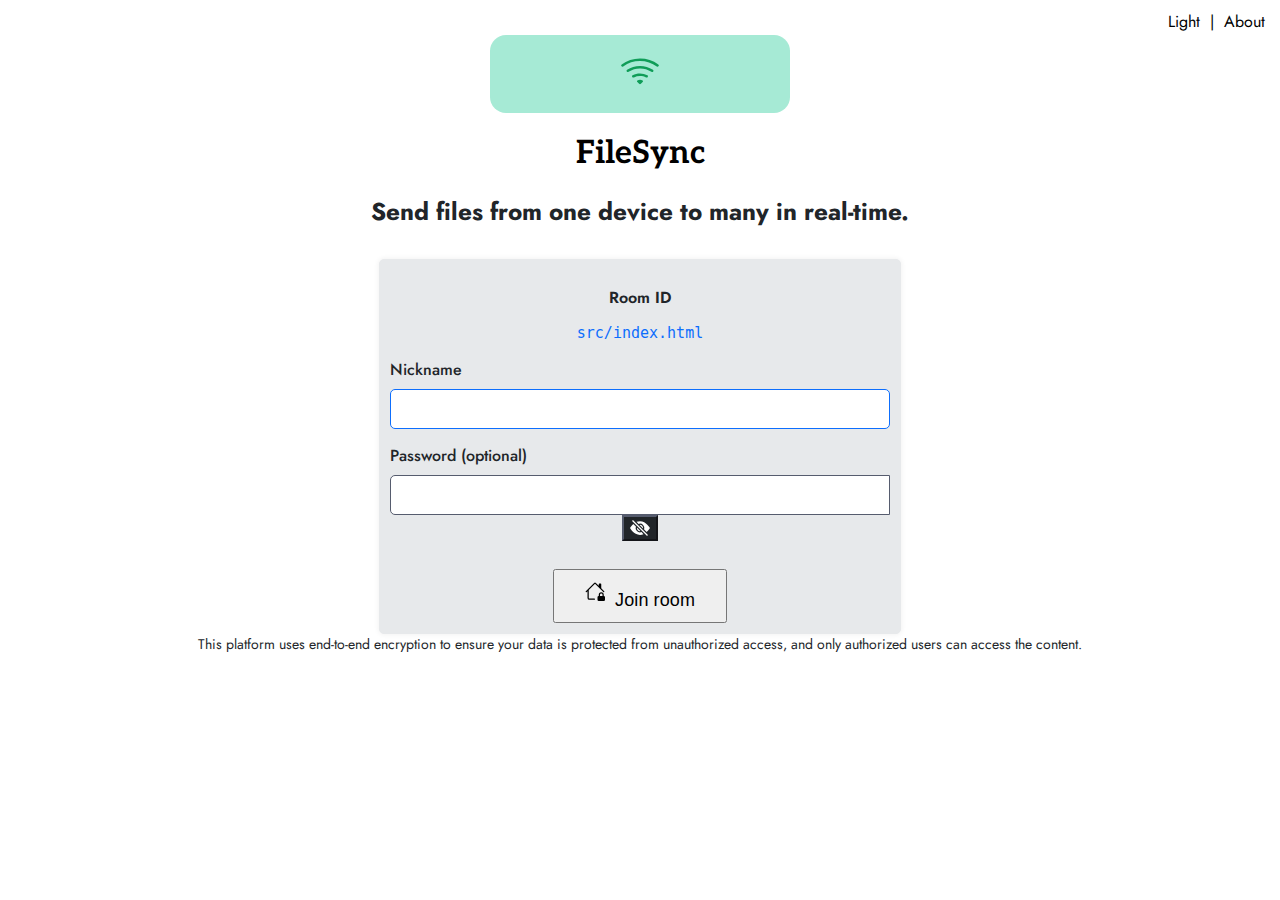
==== src/index.html @ 572e0669 "Improved the title font" ====
<!DOCTYPE html>
<html>
  <head>
    <title>FileSync.app | Send files securely in real-time.</title>
    <meta name="description" content="Send files securely from one device to many in real-time.">
    <meta charset="UTF-8">
    <link href="https://cdn.jsdelivr.net/npm/bootstrap@5.3.0/dist/css/bootstrap.min.css" rel="stylesheet" integrity="sha384-9ndCyUaIbzAi2FUVXJi0CjmCapSmO7SnpJef0486qhLnuZ2cdeRhO02iuK6FUUVM" crossorigin="anonymous">
    <link rel="icon" type="image/png" href="assets/icon.png">
    <link rel="apple-touch-icon" href="assets/icon-apple.png">
    <meta name="viewport" content="width=device-width, initial-scale=1.0">
    <link href='https://fonts.googleapis.com/css?family=Jost|Aleo' rel='stylesheet'>
    <link rel="stylesheet" href="css/style.css">
    <script>
      if (window.localStorage.getItem('mode') == 'dark') {
        document.documentElement.classList.remove("light")
        document.documentElement.classList.add("dark")
        document.documentElement.setAttribute('data-bs-theme', 'dark')
      }
    </script>
  </head>
  <body>
    <div class="header">
      <span id="theme-text" rel="preload" onclick="themeClick()" style="cursor:pointer">Light</span>
      <span style="padding-left: 5px; padding-right: 5px;">|</span>
      <span id="about-text" rel="preload" onclick="aboutClick()" style="cursor:pointer">About</span>
    </div>
    <div class="master-div" style="padding-top:3vh">
      <div class="col-lg-7 mx-auto p-4" style="width:100%;">
        <div onclick="window.location.href = '/'" class="head" style="cursor: pointer">
          <div class="icon d-inline-block mb-3">
            <svg xmlns="http://www.w3.org/2000/svg" width="40" height="40" fill="currentColor" class="bi bi-wifi" viewBox="0 0 16 16">
              <path d="M15.384 6.115a.485.485 0 0 0-.047-.736A12.444 12.444 0 0 0 8 3C5.259 3 2.723 3.882.663 5.379a.485.485 0 0 0-.048.736.518.518 0 0 0 .668.05A11.448 11.448 0 0 1 8 4c2.507 0 4.827.802 6.716 2.164.205.148.49.13.668-.049z"/>
              <path d="M13.229 8.271a.482.482 0 0 0-.063-.745A9.455 9.455 0 0 0 8 6c-1.905 0-3.68.56-5.166 1.526a.48.48 0 0 0-.063.745.525.525 0 0 0 .652.065A8.46 8.46 0 0 1 8 7a8.46 8.46 0 0 1 4.576 1.336c.206.132.48.108.653-.065zm-2.183 2.183c.226-.226.185-.605-.1-.75A6.473 6.473 0 0 0 8 9c-1.06 0-2.062.254-2.946.704-.285.145-.326.524-.1.75l.015.015c.16.16.407.19.611.09A5.478 5.478 0 0 1 8 10c.868 0 1.69.201 2.42.56.203.1.45.07.61-.091l.016-.015zM9.06 12.44c.196-.196.198-.52-.04-.66A1.99 1.99 0 0 0 8 11.5a1.99 1.99 0 0 0-1.02.28c-.238.14-.236.464-.04.66l.706.706a.5.5 0 0 0 .707 0l.707-.707z"/>
            </svg>
          </div>
          <h1 class="display-5 mb-4 fw-semibold lh-sm" style="font-family: Aleo">FileSync</h1>
        </div>
        <h2 class="fw-normal" style="margin:0; font-size: calc(1.2rem + 0.4vw)">Send files from one device to many in real-time.</h2>

        <div id="about" class="p-4 box" style="margin-top:30px; display: none;">
          <p style="font-size: 1.4rem; margin:0">About</p>
          <p style="font-size: 1rem; margin-top:10px">Designed to work on any device, anywhere!</p>
          <hr>
          <p style="text-align: justify; text-justify: inter-word;">FileSync.app is a file sharing web app that allows users to transfer files between multiple devices.</p>
          <p style="text-align: justify; text-justify: inter-word;">This solution simplifies file sharing by utilizing the internet's capabilities. No account creation or signups are required. It enables both one-to-one and many-to-many file transfers, works across various networks and devices, and requires no app installation.</p>
          <p style="text-align: justify; text-justify: inter-word;">FileSync uses <a href="https://github.com/peers/peerjs" target="_blank" style="text-decoration: none;">PeerJS</a> (a WebRTC wrapper) to transfer files between multiple devices. Files shared are peer-to-peer, which means there is direct file transfer between the sender and receiver without any intermediate server. Your files remain private and secure throughout the entire transfer process.</p>
          <p style="text-align: justify; text-justify: inter-word;">Do note that a <a href="https://github.com/peers/peerjs-server" target="_blank" style="text-decoration: none;">PeerJS server</a> is used to assist in the initial connection setup, ensuring all users can establish peer-to-peer connections effectively. Once the connections are established, the server steps back, allowing the direct transfer of files between the sender and the receiver. At no point during this process does the server have access to the file contents. It solely facilitates the connection between users without compromising the privacy or security of the files being shared.</p>
          <p style="font-size: 1.2rem; margin:0; margin-top:30px; margin-bottom:20px; text-align:left; font-weight: 600;">
            <svg xmlns="http://www.w3.org/2000/svg" width="20" height="20" fill="#0d6efd" class="bi bi-plus-lg" viewBox="0 0 16 16" style="margin-bottom: 5px;">
              <path fill-rule="evenodd" d="M8 2a.5.5 0 0 1 .5.5v5h5a.5.5 0 0 1 0 1h-5v5a.5.5 0 0 1-1 0v-5h-5a.5.5 0 0 1 0-1h5v-5A.5.5 0 0 1 8 2Z"/>
            </svg>  
            Create a room
          </p>
          <p style="text-align: justify; text-justify: inter-word;">A room is a collection of users among which you want to send/receive files. Rooms can be thought of as group chats in messaging apps. Each user in a room must have a unique name for them to correctly join the room. After the room is created, wait for other users to join.</p>
          <p style="font-size: 1.2rem; margin:0; margin-top:30px; margin-bottom:20px; text-align:left; font-weight: 600;">
            <svg xmlns="http://www.w3.org/2000/svg" width="20" height="20" fill="orange" class="bi bi-lightning-charge" viewBox="0 0 16 16" style="margin-bottom:5px">
              <path d="M11.251.068a.5.5 0 0 1 .227.58L9.677 6.5H13a.5.5 0 0 1 .364.843l-8 8.5a.5.5 0 0 1-.842-.49L6.323 9.5H3a.5.5 0 0 1-.364-.843l8-8.5a.5.5 0 0 1 .615-.09zM4.157 8.5H7a.5.5 0 0 1 .478.647L6.11 13.59l5.732-6.09H9a.5.5 0 0 1-.478-.647L9.89 2.41 4.157 8.5z"/>
            </svg>
            Send a file
          </p>
          <p style="text-align: justify; text-justify: inter-word;">Sending files never has been so easy. Just click on the 'Send File' button at the bottom right and choose the files that you want to send. Once the files are selected, they will be automatically shared with all other users in that room.</p>
          <p style="text-align: justify; text-justify: inter-word;">Please note that if the sender of a file leaves the room, any ongoing file transfers will be automatically cancelled, ensuring that no recipient receives an incomplete file. This is because your files are not stored on any server and are transferred in real-time when you are online.</p>

          <p style="text-align:left; text-align: justify; text-justify: inter-word; margin-top:30px; margin-bottom:10px">Released under the MIT License.</p>
          <p style="text-align:left; text-align: justify; text-justify: inter-word; margin:0"><a href="https://github.com/polius/filesync" target="_blank" style="text-decoration:none;">https://github.com/polius/filesync</a></p>
        </div>

        <div id="home" class="p-4 box" style="margin-top:30px; display: block">
          <div id="home-room" style="display: none">
            <p style="font-weight: 600; margin-bottom:10px">Room ID</p>
            <p id="home-room-id" style="color: var(--color-url); font-size: 15px; font-family: Consolas,monaco,monospace; word-wrap: break-word"></p>
          </div>

          <p style="text-align: left; margin-bottom:8px; font-weight:500">Nickname</p>
          <input id="nickname" class="form-control" autocomplete="off" onkeypress="if (event.keyCode === 13) { homeButtonClick() }">
          <p style="text-align: left; margin-top:15px; margin-bottom:8px; font-weight:500">Password (optional)</p>
          <div class="input-group">
            <input class="form-control" id="password" type="password" autocomplete="off" onkeypress="if (event.keyCode === 13) { homeButtonClick() }" style="border-top-right-radius:0!important; border-bottom-right-radius:0!important">
            <button onclick="togglePasswordVisibility()" class="btn" type="button" style="background-color: #212529; color:#fff; border-color: rgb(86, 92, 110); margin-left:-1px; border-top-left-radius: 0; border-bottom-left-radius: 0">
              <svg id="password-button-hide" xmlns="http://www.w3.org/2000/svg" width="20" height="20" fill="currentColor" class="bi bi-eye-slash-fill" viewBox="0 0 16 16" style="margin-bottom:0px!important; display:block;">
                <path d="m10.79 12.912-1.614-1.615a3.5 3.5 0 0 1-4.474-4.474l-2.06-2.06C.938 6.278 0 8 0 8s3 5.5 8 5.5a7.029 7.029 0 0 0 2.79-.588zM5.21 3.088A7.028 7.028 0 0 1 8 2.5c5 0 8 5.5 8 5.5s-.939 1.721-2.641 3.238l-2.062-2.062a3.5 3.5 0 0 0-4.474-4.474L5.21 3.089z"/>
                <path d="M5.525 7.646a2.5 2.5 0 0 0 2.829 2.829l-2.83-2.829zm4.95.708-2.829-2.83a2.5 2.5 0 0 1 2.829 2.829zm3.171 6-12-12 .708-.708 12 12-.708.708z"/>
              </svg>
              <svg id="password-button-show" xmlns="http://www.w3.org/2000/svg" width="20" height="20" fill="currentColor" class="bi bi-eye-fill" viewBox="0 0 16 16" style="margin-bottom:0px!important; display:none">
                <path d="M10.5 8a2.5 2.5 0 1 1-5 0 2.5 2.5 0 0 1 5 0z"/>
                <path d="M0 8s3-5.5 8-5.5S16 8 16 8s-3 5.5-8 5.5S0 8 0 8zm8 3.5a3.5 3.5 0 1 0 0-7 3.5 3.5 0 0 0 0 7z"/>
              </svg>
            </button>
          </div>
          <button id="home-button" type="button" onclick="homeButtonClick()" class="btn btn-primary btn-loading" style="padding:10px 30px 10px 30px; margin-top:25px; font-size: 18px; letter-spacing: 0.1px;">
            <svg xmlns="http://www.w3.org/2000/svg" width="20" height="20" fill="currentColor" class="bi bi-house-lock" viewBox="0 0 16 16" style="margin-bottom:5px; margin-right:5px">
              <path d="M7.293 1.5a1 1 0 0 1 1.414 0L11 3.793V2.5a.5.5 0 0 1 .5-.5h1a.5.5 0 0 1 .5.5v3.293l2.354 2.353a.5.5 0 0 1-.708.708L8 2.207l-5 5V13.5a.5.5 0 0 0 .5.5h4a.5.5 0 0 1 0 1h-4A1.5 1.5 0 0 1 2 13.5V8.207l-.646.647a.5.5 0 1 1-.708-.708L7.293 1.5Z"/>
              <path d="M10 13a1 1 0 0 1 1-1v-1a2 2 0 0 1 4 0v1a1 1 0 0 1 1 1v2a1 1 0 0 1-1 1h-4a1 1 0 0 1-1-1v-2Zm3-3a1 1 0 0 0-1 1v1h2v-1a1 1 0 0 0-1-1Z"/>
            </svg>
            <span id="home-button-text">Create room</span>
            <span id="home-button-loading" class="spinner-border spinner-border-sm" style="--bs-spinner-border-width: 0.1em; margin-left:5px; margin-top:2px; display: none;"></span>
          </button>
          <p id="error" style="color:#dc3545; margin-top:20px; margin-bottom:0px; display: none;"></p>
        </div>

        <div id="transfer" class="p-4 box" style="margin-top:30px; display: none;">

          <div id="transfer-status-wait" style="color: var(--color-p); font-size:17px; margin-bottom:15px; font-weight:600; display: block;">
            <div class="spinner-border" style="color: #0d6efd; width: 1rem; height: 1rem; --bs-spinner-border-width: 0.1em; margin-top:3px; margin-right:3px"></div>
            Waiting users to join...
          </div>

          <div id="transfer-status-ok" style="font-size:17px; margin-bottom:15px; font-weight:600; color:#198754; display: none;">
            <svg xmlns="http://www.w3.org/2000/svg" width="20" height="20" fill="currentColor" class="bi bi-lightning-charge-fill" viewBox="0 0 16 16" style="margin-bottom:5px">
              <path d="M11.251.068a.5.5 0 0 1 .227.58L9.677 6.5H13a.5.5 0 0 1 .364.843l-8 8.5a.5.5 0 0 1-.842-.49L6.323 9.5H3a.5.5 0 0 1-.364-.843l8-8.5a.5.5 0 0 1 .615-.09z"/>
            </svg>
            Connection established!
          </div>

          <div id="transfer-status-error" style="color: #dc3545; font-size:17px; margin-bottom:15px; display: none;">
            <svg xmlns="http://www.w3.org/2000/svg" width="20" height="20" fill="currentColor" class="bi bi-exclamation-circle-fill" viewBox="0 0 16 16" style="margin-bottom: 4px; margin-right:4px">
              <path d="M16 8A8 8 0 1 1 0 8a8 8 0 0 1 16 0zM8 4a.905.905 0 0 0-.9.995l.35 3.507a.552.552 0 0 0 1.1 0l.35-3.507A.905.905 0 0 0 8 4zm.002 6a1 1 0 1 0 0 2 1 1 0 0 0 0-2z"/>
            </svg>
            Host user has been disconnected.
            <div>
              <a href="/">
                <button type="button" class="btn btn-primary" style="margin-top: 15px; padding:10px 30px 10px 30px">
                  <svg xmlns="http://www.w3.org/2000/svg" width="20" height="20" fill="currentColor" class="bi bi-arrow-left" viewBox="0 0 16 16" style="margin-bottom:2px; margin-right:5px">
                    <path fill-rule="evenodd" d="M15 8a.5.5 0 0 0-.5-.5H2.707l3.147-3.146a.5.5 0 1 0-.708-.708l-4 4a.5.5 0 0 0 0 .708l4 4a.5.5 0 0 0 .708-.708L2.707 8.5H14.5A.5.5 0 0 0 15 8z"/>
                  </svg>
                  Go back
                </button>
              </a>
            </div>
          </div>

          <div id="transfer-share-room">
            <p style="font-size:18px; margin-bottom:15px; font-weight:500">Share room link to devices you want to share files with.</p>
            <p style="margin-bottom: 10px;"><a id="transfer-url" href="" target="_blank" style="font-family: Consolas,monaco,monospace; font-size: 16px; text-decoration: none; word-wrap: break-word; color: var(--color-url)"></a></p>
            <button onclick="copyURL()" type="button" class="btn btn-primary" style="margin-top: 10px; padding:10px 30px 10px 30px">
              <svg xmlns="http://www.w3.org/2000/svg" width="20" height="20" fill="currentColor" class="bi bi-text-paragraph" viewBox="0 0 16 16" style="margin-bottom:2px; margin-right:5px">
                <path fill-rule="evenodd" d="M2 12.5a.5.5 0 0 1 .5-.5h7a.5.5 0 0 1 0 1h-7a.5.5 0 0 1-.5-.5zm0-3a.5.5 0 0 1 .5-.5h11a.5.5 0 0 1 0 1h-11a.5.5 0 0 1-.5-.5zm0-3a.5.5 0 0 1 .5-.5h11a.5.5 0 0 1 0 1h-11a.5.5 0 0 1-.5-.5zm4-3a.5.5 0 0 1 .5-.5h7a.5.5 0 0 1 0 1h-7a.5.5 0 0 1-.5-.5z"/>
              </svg>
              <span id="transfer-copy-url">Copy URL</span>
            </button>
            <button onclick="shareWhatsapp()" type="button" class="btn btn share-button" title="Share to Whatsapp" style="border:1px solid var(--color-button-border); margin-top: 10px; margin-left: 3px; padding:9px 20px 11px 20px">
              <svg xmlns="http://www.w3.org/2000/svg" width="22" height="22" fill="#20ca97" class="bi bi-whatsapp" viewBox="0 0 16 16" >
                <path d="M13.601 2.326A7.854 7.854 0 0 0 7.994 0C3.627 0 .068 3.558.064 7.926c0 1.399.366 2.76 1.057 3.965L0 16l4.204-1.102a7.933 7.933 0 0 0 3.79.965h.004c4.368 0 7.926-3.558 7.93-7.93A7.898 7.898 0 0 0 13.6 2.326zM7.994 14.521a6.573 6.573 0 0 1-3.356-.92l-.24-.144-2.494.654.666-2.433-.156-.251a6.56 6.56 0 0 1-1.007-3.505c0-3.626 2.957-6.584 6.591-6.584a6.56 6.56 0 0 1 4.66 1.931 6.557 6.557 0 0 1 1.928 4.66c-.004 3.639-2.961 6.592-6.592 6.592zm3.615-4.934c-.197-.099-1.17-.578-1.353-.646-.182-.065-.315-.099-.445.099-.133.197-.513.646-.627.775-.114.133-.232.148-.43.05-.197-.1-.836-.308-1.592-.985-.59-.525-.985-1.175-1.103-1.372-.114-.198-.011-.304.088-.403.087-.088.197-.232.296-.346.1-.114.133-.198.198-.33.065-.134.034-.248-.015-.347-.05-.099-.445-1.076-.612-1.47-.16-.389-.323-.335-.445-.34-.114-.007-.247-.007-.38-.007a.729.729 0 0 0-.529.247c-.182.198-.691.677-.691 1.654 0 .977.71 1.916.81 2.049.098.133 1.394 2.132 3.383 2.992.47.205.84.326 1.129.418.475.152.904.129 1.246.08.38-.058 1.171-.48 1.338-.943.164-.464.164-.86.114-.943-.049-.084-.182-.133-.38-.232z"/>
              </svg>
            </button>
            <button onclick="shareTelegram()" type="button" class="btn btn share-button" title="Share to Telegram" style="border:1px solid var(--color-button-border); margin-top: 10px; padding:9px 20px 11px 20px">
              <svg xmlns="http://www.w3.org/2000/svg" width="22" height="22" fill="#2AABEE" class="bi bi-telegram" viewBox="0 0 16 16">
                <path d="M16 8A8 8 0 1 1 0 8a8 8 0 0 1 16 0zM8.287 5.906c-.778.324-2.334.994-4.666 2.01-.378.15-.577.298-.595.442-.03.243.275.339.69.47l.175.055c.408.133.958.288 1.243.294.26.006.549-.1.868-.32 2.179-1.471 3.304-2.214 3.374-2.23.05-.012.12-.026.166.016.047.041.042.12.037.141-.03.129-1.227 1.241-1.846 1.817-.193.18-.33.307-.358.336a8.154 8.154 0 0 1-.188.186c-.38.366-.664.64.015 1.088.327.216.589.393.85.571.284.194.568.387.936.629.093.06.183.125.27.187.331.236.63.448.997.414.214-.02.435-.22.547-.82.265-1.417.786-4.486.906-5.751a1.426 1.426 0 0 0-.013-.315.337.337 0 0 0-.114-.217.526.526 0 0 0-.31-.093c-.3.005-.763.166-2.984 1.09z"/>
              </svg>
            </button>
            <button onclick="openCryptex()" type="button" class="btn btn share-button" title="Use Cryptex to share the Room URL" style="border:1px solid var(--color-button-border); margin-top: 10px; padding:9px 20px 11px 20px">
              <svg xmlns="http://www.w3.org/2000/svg" width="22" height="22" fill="#1fbb7d" class="bi bi-shield-lock-fill" viewBox="0 0 16 16">
                <path fill-rule="evenodd" d="M8 0c-.69 0-1.843.265-2.928.56-1.11.3-2.229.655-2.887.87a1.54 1.54 0 0 0-1.044 1.262c-.596 4.477.787 7.795 2.465 9.99a11.777 11.777 0 0 0 2.517 2.453c.386.273.744.482 1.048.625.28.132.581.24.829.24s.548-.108.829-.24a7.159 7.159 0 0 0 1.048-.625 11.775 11.775 0 0 0 2.517-2.453c1.678-2.195 3.061-5.513 2.465-9.99a1.541 1.541 0 0 0-1.044-1.263 62.467 62.467 0 0 0-2.887-.87C9.843.266 8.69 0 8 0zm0 5a1.5 1.5 0 0 1 .5 2.915l.385 1.99a.5.5 0 0 1-.491.595h-.788a.5.5 0 0 1-.49-.595l.384-1.99A1.5 1.5 0 0 1 8 5z"/>
              </svg>
            </button>
          </div>

          <div class="card" style="width: 18rem; width:100%; margin-top:15px">
            <div class="card-header" style="font-size: 18px">Users<span id="users-number" style="font-size: 14px"> (1)</span></div>
            <ul id="users" class="list-group list-group-flush">
              <li id="host" class="list-group-item">
                <span title="Host">
                  <svg xmlns="http://www.w3.org/2000/svg" width="16" height="16" fill="#ffa651" class="bi bi-star-fill" viewBox="0 0 16 16" style="margin-bottom: 5px; margin-right: 2px;">
                    <path d="M3.612 15.443c-.386.198-.824-.149-.746-.592l.83-4.73L.173 6.765c-.329-.314-.158-.888.283-.95l4.898-.696L7.538.792c.197-.39.73-.39.927 0l2.184 4.327 4.898.696c.441.062.612.636.282.95l-3.522 3.356.83 4.73c.078.443-.36.79-.746.592L8 13.187l-4.389 2.256z"/>
                  </svg>
                </span>
                <span id="host-user">First user (You)</span>
              </li>
            </ul>
          </div>

          <div class="card" style="width: 18rem; width:100%; margin-top:15px">
            <div class="card-header" style="font-size: 18px;">Files<span id="files-number" style="font-size: 14px"> (0)</span></div>
            <ul id="transfer-files" class="list-group list-group-flush">
              <li id="transfer-no-files" class="list-group-item" style="font-size: 15px;">No files transferred</li>
            </ul>
          </div>
        </div>

        <input id="transfer-select-file-input" type="file" multiple onchange="sendFile(this)" style="display: none"/>
        <button id="transfer-select-file" class="btn disabled btn-primary" type="button" onclick="document.getElementById('transfer-select-file-input').click()" style="height:55px; position: fixed; bottom: 20px; right: 20px; font-size: 1.2rem; border-radius: 100px; display: none;">
          <svg xmlns="http://www.w3.org/2000/svg" width="30" height="30" fill="white" class="bi bi-plus" viewBox="0 0 16 16" style="margin-top: -3px">
            <path d="M8 4a.5.5 0 0 1 .5.5v3h3a.5.5 0 0 1 0 1h-3v3a.5.5 0 0 1-1 0v-3h-3a.5.5 0 0 1 0-1h3v-3A.5.5 0 0 1 8 4z"/>
          </svg>
          <span style="margin-right: 10px;">Send File</span>
        </button>

        <div id="footer" class="mx-auto pt-4 text-md-center">
          <p class="fw-normal" style="font-size:14px; margin:0;">This platform uses end-to-end encryption to ensure your data is protected from unauthorized access, and only authorized users can access the content.</p>
        </div>
      </div>
    </div>

    <script src="js/crypto-js.js" type="text/javascript"></script>
    <script src="js/peerjs.min.js" type="text/javascript"></script>
    <script src="js/webrtc/user.js" type="text/javascript"></script>
    <script src="js/webrtc/file.js" type="text/javascript"></script>
    <script src="js/script.js" type="text/javascript"></script>
  </body>
</html>
---- src/css/style.css ----
:root,
:root.light {
  --color-body-bg: #fff;
  --color-header: #000;
  --color-h1: #000;
  --color-h2: #212529;
  --color-p: #212529;
  --color-input: #000;
  --color-input-bg: #fff;
  --color-box: #000;
  --color-box-bg: #E7E9EB;
  --color-url: #0d6efd;
  --color-icon: #0f9d58;
  --color-button-border: #cdcfd1;
}
:root.dark {
  --color-body-bg: #212529;
  --color-header: #adb5db;
  --color-h1: #fff;
  --color-h2: #adb5db;
  --color-p: #adb5db;
  --color-input: #fff;
  --color-input-bg: #212529;
  --color-box: #fff;
  --color-box-bg: #292e33;
  --color-url: #6ea8fe;
  --color-icon: #14c48f;
  --color-button-border: #464f59;
}

body {
  background-color: var(--color-body-bg);
  font-family: Jost,sans-serif;
}
h1 {
  color: var(--color-h1);
}
h2 {
  color: var(--color-h2);
  font-size: 1.6rem;
}
p {
  color: var(--color-p);
}
hr {
  border-top: 1px solid var(--color-p);
}
input {
  box-sizing: border-box;
  width: 100%;
  border-radius: 5px !important;
  font-size: 16px !important;
  padding: 10px !important;
  color: var(--color-input) !important;
  background-color: var(--color-input-bg) !important;
}
input:focus {
  outline: none;
  border: 1px solid #0d6efd !important;
  -webkit-box-shadow: none !important;
	-moz-box-shadow: none !important;
	box-shadow: none !important;
}
input:not(:focus) {
  border: 1px solid rgb(86, 92, 110);
}
textarea {
  width: 100%;
  padding: 10px;
  border: 1px solid rgb(86, 92, 110);
  border-radius: 5px;
  font-size: 16px;
  line-height: 1.5;
  color: var(--color-input);
  resize: none;
  background-color: var(--color-input-bg)
}
textarea:focus {
  outline: none;
  border-color: #0d6efd;
}
textarea:not(:focus) {
  border-color: rgb(86, 92, 110);
}
textarea::-webkit-scrollbar {
  width: 8px;
  background-color: #f2f2f2;
}
textarea::-webkit-scrollbar-thumb {
  background-color: #ccc;
}
.header {
  position: fixed;
  top: 0;
  right: 0;
  padding: 10px 15px 15px 15px;
  z-index: 2;
  background-color: var(--color-body-bg);
  color: var(--color-header);
  border-bottom-left-radius: 5px;
}
.icon {
  padding: 1rem;
  color: var(--color-icon);
  background-color: rgba(32,202,151, 0.4);
  border-radius: 1rem;
}
.box {
  border: 1px solid var(--color-box-bg);
  border-radius: 5px;
  font-size: 16px;
  padding: 10px;
  color: var(--color-box);
  background-color: var(--color-box-bg);
  box-shadow: 0 0 5px 1px rgba(0, 0, 0, 0.05);
}
.head {
  width: 200px;
}
@media (min-width: 1024px) {
  .master-div {
    margin-left: auto;
    margin-right: auto;
    width: 1000px;
    text-align: center !important;
  }
  #home {
    width:500px;
    margin-left:auto;
    margin-right:auto;
  }
  .head {
    margin-left: auto;
    margin-right: auto;
    width: 300px;
  }
}
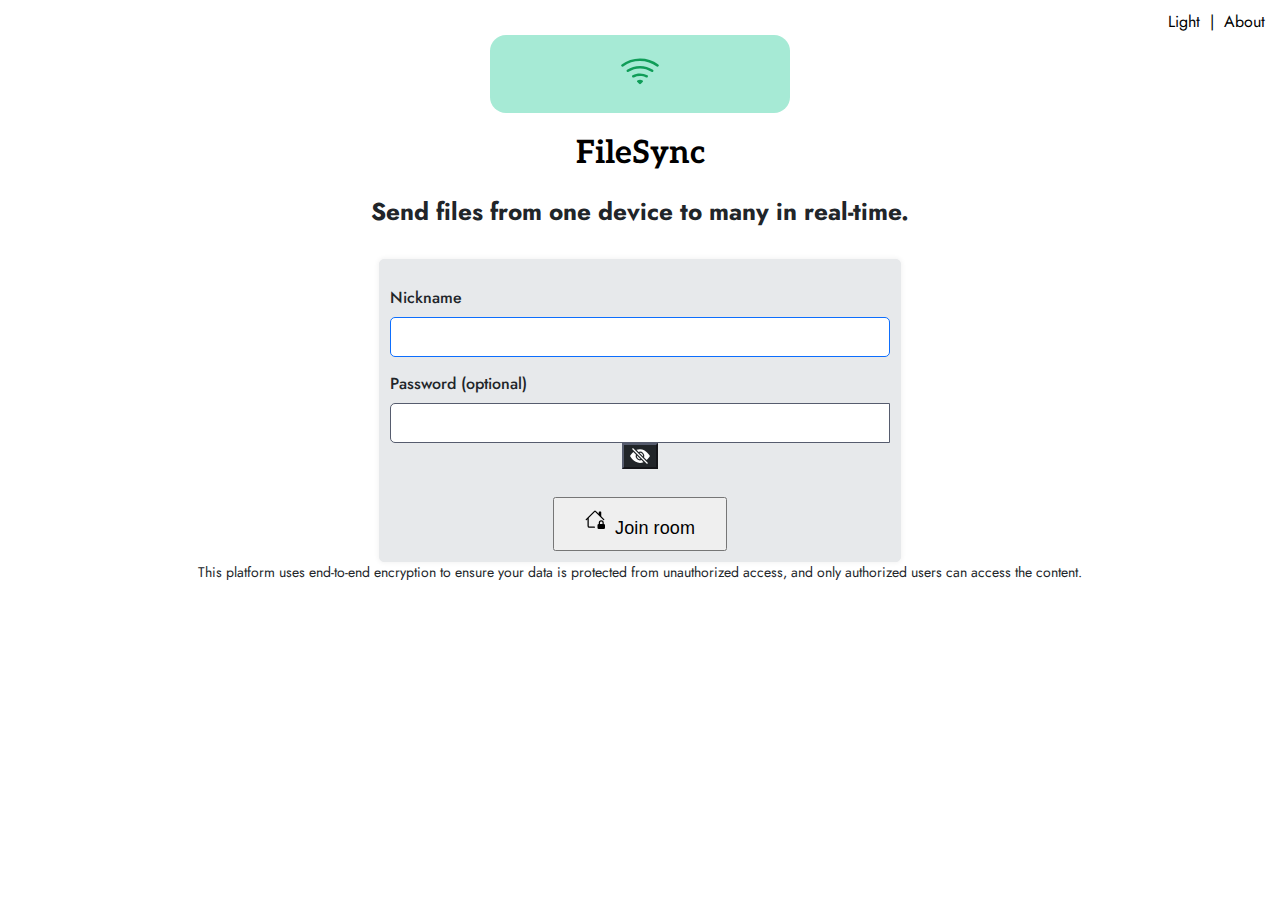
==== commit 452fa8f0: "Improved README & About. UI Improvements" ====
--- a/src/index.html
+++ b/src/index.html
@@ -42,13 +42,14 @@
           <p style="font-size: 1rem; margin-top:10px">Designed to work on any device, anywhere!</p>
           <hr>
           <p style="text-align: justify; text-justify: inter-word;">FileSync.app is a file sharing web app that allows users to transfer files between multiple devices.</p>
-          <p style="text-align: justify; text-justify: inter-word;">This solution simplifies file sharing by utilizing the internet's capabilities. No account creation or signups are required. It enables both one-to-one and many-to-many file transfers, works across various networks and devices, and requires no app installation.</p>
-          <p style="text-align: justify; text-justify: inter-word;">FileSync uses <a href="https://github.com/peers/peerjs" target="_blank" style="text-decoration: none;">PeerJS</a> (a WebRTC wrapper) to transfer files between multiple devices. Files shared are peer-to-peer, which means there is direct file transfer between the sender and receiver without any intermediate server. Your files remain private and secure throughout the entire transfer process.</p>
-          <p style="text-align: justify; text-justify: inter-word;">Do note that a <a href="https://github.com/peers/peerjs-server" target="_blank" style="text-decoration: none;">PeerJS server</a> is used to assist in the initial connection setup, ensuring all users can establish peer-to-peer connections effectively. Once the connections are established, the server steps back, allowing the direct transfer of files between the sender and the receiver. At no point during this process does the server have access to the file contents. It solely facilitates the connection between users without compromising the privacy or security of the files being shared.</p>
+          <p style="text-align: justify; text-justify: inter-word;">This solution simplifies file sharing by leveraging WebRTC, an open framework for the web that enables Real-Time Communications capabilities in the browser.</p>
+          <p style="text-align: justify; text-justify: inter-word;">No account creation or signups are required. It enables both one-to-one and many-to-many file transfers, works across various networks and devices, and requires no app installation.</p>
+          <p style="text-align: justify; text-justify: inter-word;">This app ensures robust security through end-to-end encryption. When a file is uploaded, it is divided into smaller chunks, and each chunk undergoes encryption using AES-GCM. These encrypted chunks are then transmitted to the other users in the room. When the file is downloaded by the intended recipient, all the encrypted chunks are decrypted, ensuring complete security throughout the transmission process.</p>
+
           <p style="font-size: 1.2rem; margin:0; margin-top:30px; margin-bottom:20px; text-align:left; font-weight: 600;">
             <svg xmlns="http://www.w3.org/2000/svg" width="20" height="20" fill="#0d6efd" class="bi bi-plus-lg" viewBox="0 0 16 16" style="margin-bottom: 5px;">
               <path fill-rule="evenodd" d="M8 2a.5.5 0 0 1 .5.5v5h5a.5.5 0 0 1 0 1h-5v5a.5.5 0 0 1-1 0v-5h-5a.5.5 0 0 1 0-1h5v-5A.5.5 0 0 1 8 2Z"/>
-            </svg>  
+            </svg>
             Create a room
           </p>
           <p style="text-align: justify; text-justify: inter-word;">A room is a collection of users among which you want to send/receive files. Rooms can be thought of as group chats in messaging apps. Each user in a room must have a unique name for them to correctly join the room. After the room is created, wait for other users to join.</p>
@@ -58,24 +59,30 @@
             </svg>
             Send a file
           </p>
-          <p style="text-align: justify; text-justify: inter-word;">Sending files never has been so easy. Just click on the 'Send File' button at the bottom right and choose the files that you want to send. Once the files are selected, they will be automatically shared with all other users in that room.</p>
-          <p style="text-align: justify; text-justify: inter-word;">Please note that if the sender of a file leaves the room, any ongoing file transfers will be automatically cancelled, ensuring that no recipient receives an incomplete file. This is because your files are not stored on any server and are transferred in real-time when you are online.</p>
+          <p style="text-align: justify; text-justify: inter-word;">Click on the 'Send File' button at the bottom right and choose the files that you want to send. Once the files are selected, they will be automatically shared with all other users in that room.</p>
+          <p style="text-align: justify; text-justify: inter-word;">Please note that if the sender of a file leaves the room, any ongoing file transfers will be automatically cancelled. This is because your files are not stored on any server and are transferred in real-time when you are online.</p>
+
+          <p style="font-size: 1.2rem; margin:0; margin-top:30px; margin-bottom:20px; text-align:left; font-weight: 600;">
+            <svg xmlns="http://www.w3.org/2000/svg" width="20" height="20" fill="#198754" class="bi bi-layers" viewBox="0 0 16 16" style="margin-bottom: 5px; margin-right: 3px;">
+              <path d="M8.235 1.559a.5.5 0 0 0-.47 0l-7.5 4a.5.5 0 0 0 0 .882L3.188 8 .264 9.559a.5.5 0 0 0 0 .882l7.5 4a.5.5 0 0 0 .47 0l7.5-4a.5.5 0 0 0 0-.882L12.813 8l2.922-1.559a.5.5 0 0 0 0-.882l-7.5-4zm3.515 7.008L14.438 10 8 13.433 1.562 10 4.25 8.567l3.515 1.874a.5.5 0 0 0 .47 0l3.515-1.874zM8 9.433 1.562 6 8 2.567 14.438 6 8 9.433z"/>
+            </svg>
+            Under the hood
+          </p>
+          <p style="text-align: justify; text-justify: inter-word;">FileSync uses <a href="https://github.com/peers/peerjs" target="_blank" style="text-decoration: none;">PeerJS</a> (a WebRTC wrapper) to transfer files between multiple devices. Files shared are peer-to-peer, which means there is direct file transfer between the sender and receiver without any intermediate server. Your files remain private and secure throughout the entire transfer process.</p>
+          <p style="text-align: justify; text-justify: inter-word;">Do note that a <a href="https://github.com/peers/peerjs-server" target="_blank" style="text-decoration: none;">PeerJS server</a> is used to assist in the initial connection setup, ensuring all users can establish peer-to-peer connections effectively. Once the connections are established, the server steps back, allowing the direct transfer of files between the sender and the receiver. At no point during this process does the server have access to the file contents. It solely facilitates the connection between users without compromising the privacy or security of the files being shared.</p>
+
+          <img id="comic-img" src="assets/comic.png" title="File Transfer - https://xkcd.com/949" alt="File Transfer - https://xkcd.com/949" style="width:100%; max-width: 456px">
 
           <p style="text-align:left; text-align: justify; text-justify: inter-word; margin-top:30px; margin-bottom:10px">Released under the MIT License.</p>
           <p style="text-align:left; text-align: justify; text-justify: inter-word; margin:0"><a href="https://github.com/polius/filesync" target="_blank" style="text-decoration:none;">https://github.com/polius/filesync</a></p>
         </div>
 
         <div id="home" class="p-4 box" style="margin-top:30px; display: block">
-          <div id="home-room" style="display: none">
-            <p style="font-weight: 600; margin-bottom:10px">Room ID</p>
-            <p id="home-room-id" style="color: var(--color-url); font-size: 15px; font-family: Consolas,monaco,monospace; word-wrap: break-word"></p>
-          </div>
-
           <p style="text-align: left; margin-bottom:8px; font-weight:500">Nickname</p>
-          <input id="nickname" class="form-control" autocomplete="off" onkeypress="if (event.keyCode === 13) { homeButtonClick() }">
+          <input id="nickname" class="form-control" autocomplete="off" onkeypress="if (event.key === 'Enter' || event.key === 'NumpadEnter') { homeButtonClick() }">
           <p style="text-align: left; margin-top:15px; margin-bottom:8px; font-weight:500">Password (optional)</p>
           <div class="input-group">
-            <input class="form-control" id="password" type="password" autocomplete="off" onkeypress="if (event.keyCode === 13) { homeButtonClick() }" style="border-top-right-radius:0!important; border-bottom-right-radius:0!important">
+            <input class="form-control" id="password" type="password" autocomplete="off" onkeypress="if (event.key === 'Enter' || event.key === 'NumpadEnter') { homeButtonClick() }" style="border-top-right-radius:0!important; border-bottom-right-radius:0!important">
             <button onclick="togglePasswordVisibility()" class="btn" type="button" style="background-color: #212529; color:#fff; border-color: rgb(86, 92, 110); margin-left:-1px; border-top-left-radius: 0; border-bottom-left-radius: 0">
               <svg id="password-button-hide" xmlns="http://www.w3.org/2000/svg" width="20" height="20" fill="currentColor" class="bi bi-eye-slash-fill" viewBox="0 0 16 16" style="margin-bottom:0px!important; display:block;">
                 <path d="m10.79 12.912-1.614-1.615a3.5 3.5 0 0 1-4.474-4.474l-2.06-2.06C.938 6.278 0 8 0 8s3 5.5 8 5.5a7.029 7.029 0 0 0 2.79-.588zM5.21 3.088A7.028 7.028 0 0 1 8 2.5c5 0 8 5.5 8 5.5s-.939 1.721-2.641 3.238l-2.062-2.062a3.5 3.5 0 0 0-4.474-4.474L5.21 3.089z"/>
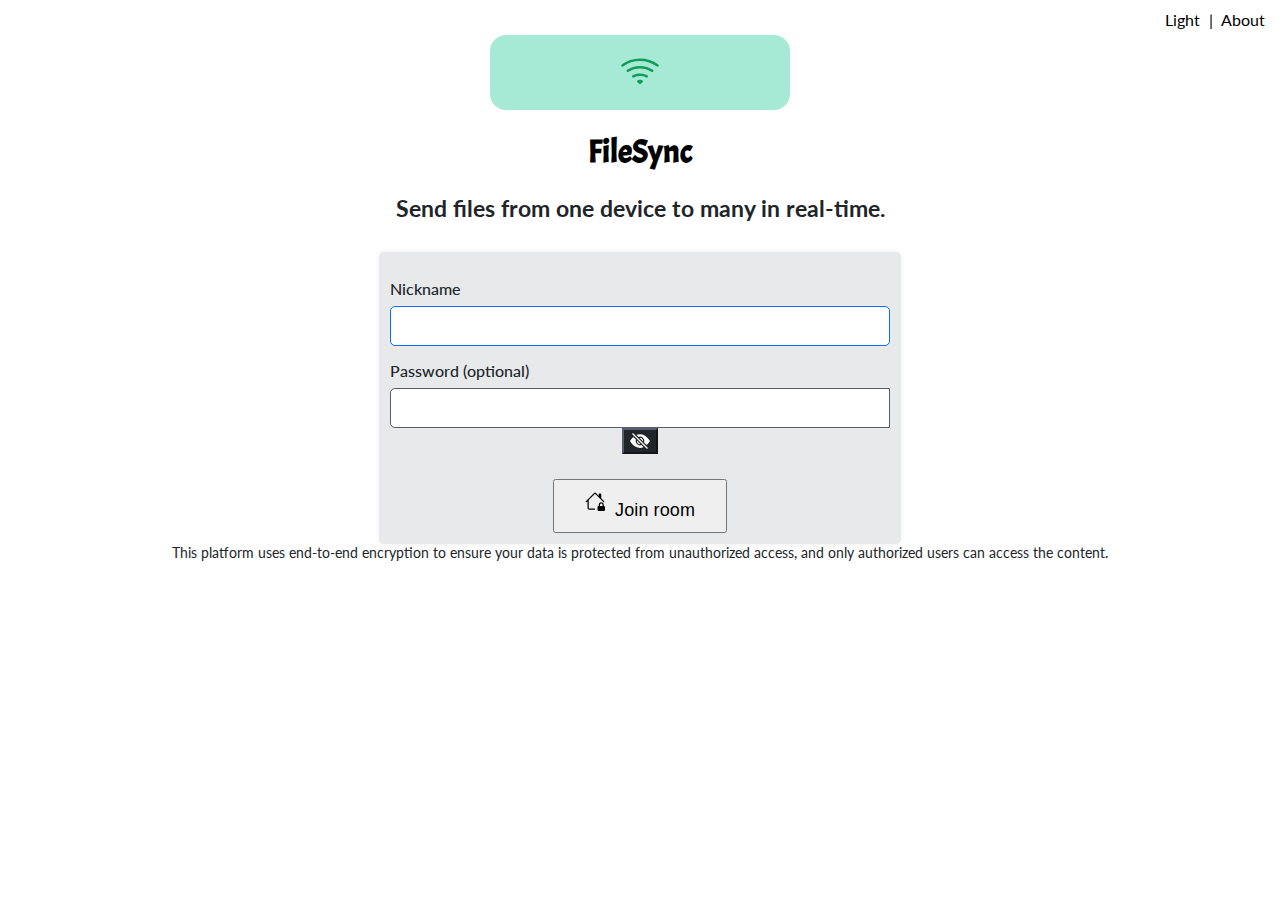
==== commit 6d840521: "Improved fonts" ====
--- a/src/index.html
+++ b/src/index.html
@@ -8,7 +8,7 @@
     <link rel="icon" type="image/png" href="assets/icon.png">
     <link rel="apple-touch-icon" href="assets/icon-apple.png">
     <meta name="viewport" content="width=device-width, initial-scale=1.0">
-    <link href='https://fonts.googleapis.com/css?family=Jost|Aleo' rel='stylesheet'>
+    <link href='https://fonts.googleapis.com/css?family=Acme|Lato' rel='stylesheet'>
     <link rel="stylesheet" href="css/style.css">
     <script>
       if (window.localStorage.getItem('mode') == 'dark') {
@@ -33,18 +33,16 @@
               <path d="M13.229 8.271a.482.482 0 0 0-.063-.745A9.455 9.455 0 0 0 8 6c-1.905 0-3.68.56-5.166 1.526a.48.48 0 0 0-.063.745.525.525 0 0 0 .652.065A8.46 8.46 0 0 1 8 7a8.46 8.46 0 0 1 4.576 1.336c.206.132.48.108.653-.065zm-2.183 2.183c.226-.226.185-.605-.1-.75A6.473 6.473 0 0 0 8 9c-1.06 0-2.062.254-2.946.704-.285.145-.326.524-.1.75l.015.015c.16.16.407.19.611.09A5.478 5.478 0 0 1 8 10c.868 0 1.69.201 2.42.56.203.1.45.07.61-.091l.016-.015zM9.06 12.44c.196-.196.198-.52-.04-.66A1.99 1.99 0 0 0 8 11.5a1.99 1.99 0 0 0-1.02.28c-.238.14-.236.464-.04.66l.706.706a.5.5 0 0 0 .707 0l.707-.707z"/>
             </svg>
           </div>
-          <h1 class="display-5 mb-4 fw-semibold lh-sm" style="font-family: Aleo">FileSync</h1>
-        </div>
-        <h2 class="fw-normal" style="margin:0; font-size: calc(1.2rem + 0.4vw)">Send files from one device to many in real-time.</h2>
+          <h1 class="display-5 mb-4 fw-semibold lh-sm" style="font-family: Acme">FileSync</h1>
+        </div>
+        <h2 class="fw-normal" style="margin:0; font-size: calc(1.2rem + 0.3vw)">Send files from one device to many in real-time.</h2>
 
         <div id="about" class="p-4 box" style="margin-top:30px; display: none;">
           <p style="font-size: 1.4rem; margin:0">About</p>
           <p style="font-size: 1rem; margin-top:10px">Designed to work on any device, anywhere!</p>
           <hr>
-          <p style="text-align: justify; text-justify: inter-word;">FileSync.app is a file sharing web app that allows users to transfer files between multiple devices.</p>
-          <p style="text-align: justify; text-justify: inter-word;">This solution simplifies file sharing by leveraging WebRTC, an open framework for the web that enables Real-Time Communications capabilities in the browser.</p>
+          <p style="text-align: justify; text-justify: inter-word;">FileSync.app is a file sharing web application that allows users to transfer files between multiple devices with end-to-end encryption.</p>
           <p style="text-align: justify; text-justify: inter-word;">No account creation or signups are required. It enables both one-to-one and many-to-many file transfers, works across various networks and devices, and requires no app installation.</p>
-          <p style="text-align: justify; text-justify: inter-word;">This app ensures robust security through end-to-end encryption. When a file is uploaded, it is divided into smaller chunks, and each chunk undergoes encryption using AES-GCM. These encrypted chunks are then transmitted to the other users in the room. When the file is downloaded by the intended recipient, all the encrypted chunks are decrypted, ensuring complete security throughout the transmission process.</p>
 
           <p style="font-size: 1.2rem; margin:0; margin-top:30px; margin-bottom:20px; text-align:left; font-weight: 600;">
             <svg xmlns="http://www.w3.org/2000/svg" width="20" height="20" fill="#0d6efd" class="bi bi-plus-lg" viewBox="0 0 16 16" style="margin-bottom: 5px;">
@@ -68,8 +66,9 @@
             </svg>
             Under the hood
           </p>
-          <p style="text-align: justify; text-justify: inter-word;">FileSync uses <a href="https://github.com/peers/peerjs" target="_blank" style="text-decoration: none;">PeerJS</a> (a WebRTC wrapper) to transfer files between multiple devices. Files shared are peer-to-peer, which means there is direct file transfer between the sender and receiver without any intermediate server. Your files remain private and secure throughout the entire transfer process.</p>
-          <p style="text-align: justify; text-justify: inter-word;">Do note that a <a href="https://github.com/peers/peerjs-server" target="_blank" style="text-decoration: none;">PeerJS server</a> is used to assist in the initial connection setup, ensuring all users can establish peer-to-peer connections effectively. Once the connections are established, the server steps back, allowing the direct transfer of files between the sender and the receiver. At no point during this process does the server have access to the file contents. It solely facilitates the connection between users without compromising the privacy or security of the files being shared.</p>
+          <p style="text-align: justify; text-justify: inter-word;">This app ensures robust security through end-to-end encryption. When a file is uploaded, it is divided into smaller chunks, and each chunk undergoes encryption using AES-GCM. These encrypted chunks are then transmitted to the other users in the room. When the file is downloaded by the intended recipient, all the encrypted chunks are decrypted, ensuring complete security throughout the transmission process.</p>
+          <p style="text-align: justify; text-justify: inter-word;">FileSync uses <a href="https://github.com/peers/peerjs" target="_blank" style="text-decoration: none;">PeerJS</a> (a WebRTC wrapper) to transfer files between multiple devices. Files shared are peer-to-peer, which means there is a direct file transfer between the sender and receiver without any intermediate server. Your files remain private and secure throughout the entire transfer process.</p>
+          <p style="text-align: justify; text-justify: inter-word; margin-bottom: 20px">Do note that a <a href="https://github.com/peers/peerjs-server" target="_blank" style="text-decoration: none;">PeerJS server</a> is used to assist in the initial connection setup, ensuring all users can establish peer-to-peer connections effectively. Once the connections are established, the server steps back, allowing the direct transfer of files between the sender and the receiver. At no point during this process does the server have access to the file contents. It solely facilitates the connection between users without compromising the privacy or security of the files being shared.</p>
 
           <img id="comic-img" src="assets/comic.png" title="File Transfer - https://xkcd.com/949" alt="File Transfer - https://xkcd.com/949" style="width:100%; max-width: 456px">
 
@@ -107,7 +106,7 @@
 
         <div id="transfer" class="p-4 box" style="margin-top:30px; display: none;">
 
-          <div id="transfer-status-wait" style="color: var(--color-p); font-size:17px; margin-bottom:15px; font-weight:600; display: block;">
+          <div id="transfer-status-wait" style="color: var(--color-p); font-size:16px; margin-bottom:15px; font-weight:600; display: block;">
             <div class="spinner-border" style="color: #0d6efd; width: 1rem; height: 1rem; --bs-spinner-border-width: 0.1em; margin-top:3px; margin-right:3px"></div>
             Waiting users to join...
           </div>
--- a/src/css/style.css
+++ b/src/css/style.css
@@ -30,7 +30,7 @@
 
 body {
   background-color: var(--color-body-bg);
-  font-family: Jost,sans-serif;
+  font-family: Lato,sans-serif;
 }
 h1 {
   color: var(--color-h1);
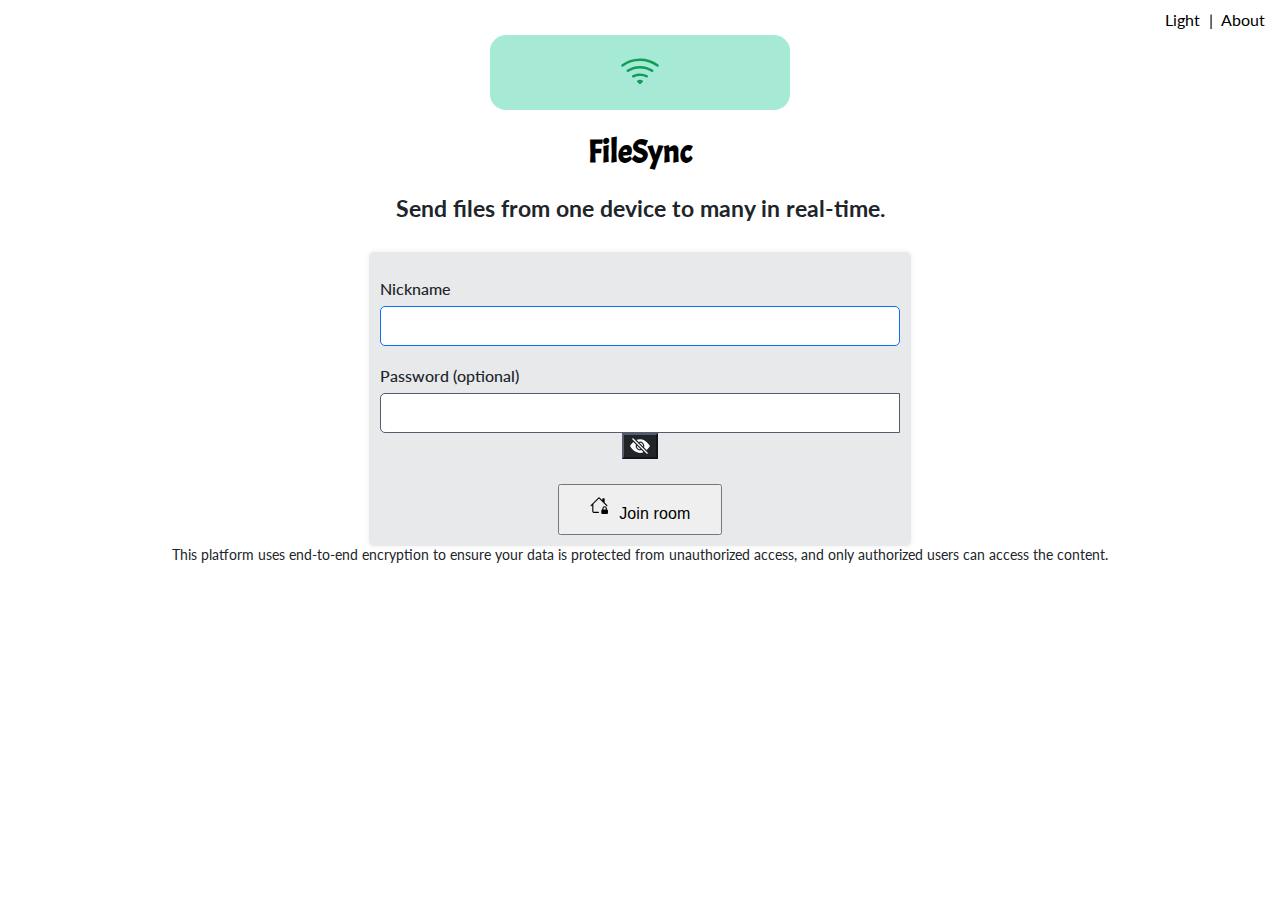
==== commit 83041096: "Improved overall UI" ====
--- a/src/index.html
+++ b/src/index.html
@@ -79,7 +79,7 @@
         <div id="home" class="p-4 box" style="margin-top:30px; display: block">
           <p style="text-align: left; margin-bottom:8px; font-weight:500">Nickname</p>
           <input id="nickname" class="form-control" autocomplete="off" onkeypress="if (event.key === 'Enter' || event.key === 'NumpadEnter') { homeButtonClick() }">
-          <p style="text-align: left; margin-top:15px; margin-bottom:8px; font-weight:500">Password (optional)</p>
+          <p style="text-align: left; margin-top:20px; margin-bottom:8px; font-weight:500">Password (optional)</p>
           <div class="input-group">
             <input class="form-control" id="password" type="password" autocomplete="off" onkeypress="if (event.key === 'Enter' || event.key === 'NumpadEnter') { homeButtonClick() }" style="border-top-right-radius:0!important; border-bottom-right-radius:0!important">
             <button onclick="togglePasswordVisibility()" class="btn" type="button" style="background-color: #212529; color:#fff; border-color: rgb(86, 92, 110); margin-left:-1px; border-top-left-radius: 0; border-bottom-left-radius: 0">
@@ -93,12 +93,12 @@
               </svg>
             </button>
           </div>
-          <button id="home-button" type="button" onclick="homeButtonClick()" class="btn btn-primary btn-loading" style="padding:10px 30px 10px 30px; margin-top:25px; font-size: 18px; letter-spacing: 0.1px;">
-            <svg xmlns="http://www.w3.org/2000/svg" width="20" height="20" fill="currentColor" class="bi bi-house-lock" viewBox="0 0 16 16" style="margin-bottom:5px; margin-right:5px">
+          <button id="home-button" type="button" onclick="homeButtonClick()" class="btn btn-primary btn-loading" style="padding:10px 30px 10px 30px; margin-top:25px">
+            <svg xmlns="http://www.w3.org/2000/svg" width="18" height="18" fill="currentColor" class="bi bi-house-lock" viewBox="0 0 16 16" style="margin-bottom:5px; margin-right:8px">
               <path d="M7.293 1.5a1 1 0 0 1 1.414 0L11 3.793V2.5a.5.5 0 0 1 .5-.5h1a.5.5 0 0 1 .5.5v3.293l2.354 2.353a.5.5 0 0 1-.708.708L8 2.207l-5 5V13.5a.5.5 0 0 0 .5.5h4a.5.5 0 0 1 0 1h-4A1.5 1.5 0 0 1 2 13.5V8.207l-.646.647a.5.5 0 1 1-.708-.708L7.293 1.5Z"/>
               <path d="M10 13a1 1 0 0 1 1-1v-1a2 2 0 0 1 4 0v1a1 1 0 0 1 1 1v2a1 1 0 0 1-1 1h-4a1 1 0 0 1-1-1v-2Zm3-3a1 1 0 0 0-1 1v1h2v-1a1 1 0 0 0-1-1Z"/>
             </svg>
-            <span id="home-button-text">Create room</span>
+            <span id="home-button-text" style="font-size: 16px; letter-spacing: 0.1px">Create room</span>
             <span id="home-button-loading" class="spinner-border spinner-border-sm" style="--bs-spinner-border-width: 0.1em; margin-left:5px; margin-top:2px; display: none;"></span>
           </button>
           <p id="error" style="color:#dc3545; margin-top:20px; margin-bottom:0px; display: none;"></p>
@@ -162,7 +162,7 @@
           </div>
 
           <div class="card" style="width: 18rem; width:100%; margin-top:15px">
-            <div class="card-header" style="font-size: 18px">Users<span id="users-number" style="font-size: 14px"> (1)</span></div>
+            <div class="card-header" style="font-size: 17px">Users<span id="users-number" style="font-size: 14px"> (1)</span></div>
             <ul id="users" class="list-group list-group-flush">
               <li id="host" class="list-group-item">
                 <span title="Host">
@@ -176,7 +176,7 @@
           </div>
 
           <div class="card" style="width: 18rem; width:100%; margin-top:15px">
-            <div class="card-header" style="font-size: 18px;">Files<span id="files-number" style="font-size: 14px"> (0)</span></div>
+            <div class="card-header" style="font-size: 17px">Files<span id="files-number" style="font-size: 14px"> (0)</span></div>
             <ul id="transfer-files" class="list-group list-group-flush">
               <li id="transfer-no-files" class="list-group-item" style="font-size: 15px;">No files transferred</li>
             </ul>
--- a/src/css/style.css
+++ b/src/css/style.css
@@ -125,7 +125,7 @@
     text-align: center !important;
   }
   #home {
-    width:500px;
+    width:520px;
     margin-left:auto;
     margin-right:auto;
   }
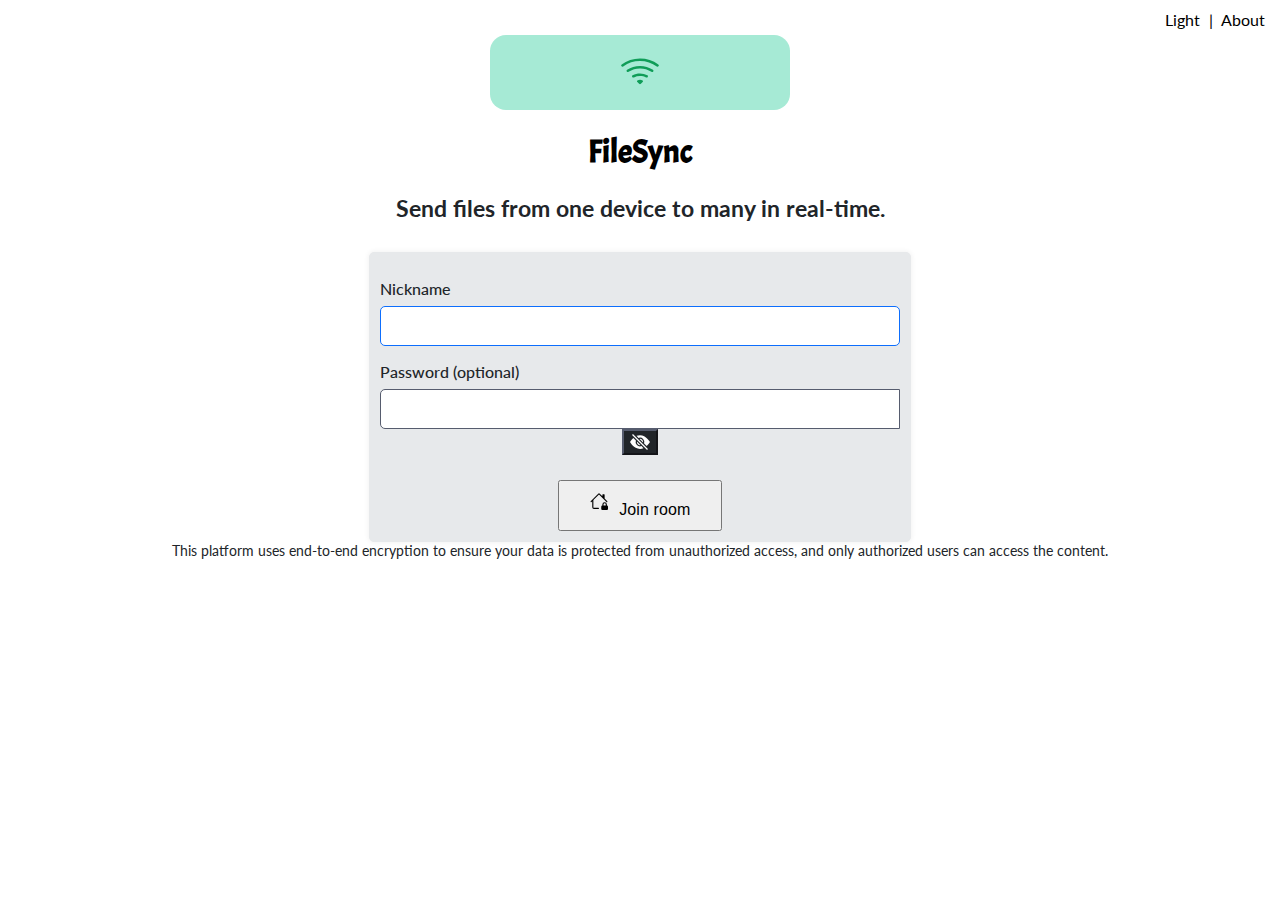
==== commit bfa46bda: "Added QR Code" ====
--- a/src/index.html
+++ b/src/index.html
@@ -79,7 +79,7 @@
         <div id="home" class="p-4 box" style="margin-top:30px; display: block">
           <p style="text-align: left; margin-bottom:8px; font-weight:500">Nickname</p>
           <input id="nickname" class="form-control" autocomplete="off" onkeypress="if (event.key === 'Enter' || event.key === 'NumpadEnter') { homeButtonClick() }">
-          <p style="text-align: left; margin-top:20px; margin-bottom:8px; font-weight:500">Password (optional)</p>
+          <p style="text-align: left; margin-top:16px; margin-bottom:8px; font-weight:500">Password (optional)</p>
           <div class="input-group">
             <input class="form-control" id="password" type="password" autocomplete="off" onkeypress="if (event.key === 'Enter' || event.key === 'NumpadEnter') { homeButtonClick() }" style="border-top-right-radius:0!important; border-bottom-right-radius:0!important">
             <button onclick="togglePasswordVisibility()" class="btn" type="button" style="background-color: #212529; color:#fff; border-color: rgb(86, 92, 110); margin-left:-1px; border-top-left-radius: 0; border-bottom-left-radius: 0">
@@ -144,6 +144,31 @@
               </svg>
               <span id="transfer-copy-url">Copy URL</span>
             </button>
+            <button onclick="showQR()" type="button" class="btn btn share-button" title="Get QR Code" data-bs-toggle="modal" data-bs-target="#QRModal" style="border:1px solid var(--color-button-border); margin-top: 10px; margin-left: 3px; padding:9px 20px 11px 20px">
+              <svg xmlns="http://www.w3.org/2000/svg" width="20" height="20" fill="currentColor" class="bi bi-qr-code-scan" viewBox="0 0 16 16">
+                <path d="M0 .5A.5.5 0 0 1 .5 0h3a.5.5 0 0 1 0 1H1v2.5a.5.5 0 0 1-1 0v-3Zm12 0a.5.5 0 0 1 .5-.5h3a.5.5 0 0 1 .5.5v3a.5.5 0 0 1-1 0V1h-2.5a.5.5 0 0 1-.5-.5ZM.5 12a.5.5 0 0 1 .5.5V15h2.5a.5.5 0 0 1 0 1h-3a.5.5 0 0 1-.5-.5v-3a.5.5 0 0 1 .5-.5Zm15 0a.5.5 0 0 1 .5.5v3a.5.5 0 0 1-.5.5h-3a.5.5 0 0 1 0-1H15v-2.5a.5.5 0 0 1 .5-.5ZM4 4h1v1H4V4Z"/>
+                <path d="M7 2H2v5h5V2ZM3 3h3v3H3V3Zm2 8H4v1h1v-1Z"/>
+                <path d="M7 9H2v5h5V9Zm-4 1h3v3H3v-3Zm8-6h1v1h-1V4Z"/>
+                <path d="M9 2h5v5H9V2Zm1 1v3h3V3h-3ZM8 8v2h1v1H8v1h2v-2h1v2h1v-1h2v-1h-3V8H8Zm2 2H9V9h1v1Zm4 2h-1v1h-2v1h3v-2Zm-4 2v-1H8v1h2Z"/>
+                <path d="M12 9h2V8h-2v1Z"/>
+              </svg>
+            </button>
+            <!-- Modal - Start -->
+            <div id="QRModal" class="modal fade">
+              <div class="modal-dialog modal-dialog-centered">
+                <div class="modal-content" style="width:auto; margin:auto">
+                  <div class="modal-body" style="margin-left: auto; margin-right:auto; padding:20px">
+                    <div id="qrcode"></div>
+                  </div>
+                </div>
+              </div>
+            </div>
+            <!-- Modal - End -->
+            <button onclick="openCryptex()" type="button" class="btn btn share-button" title="Use Cryptex to share the Room URL" style="border:1px solid var(--color-button-border); margin-top: 10px; padding:9px 20px 11px 20px">
+              <svg xmlns="http://www.w3.org/2000/svg" width="22" height="22" fill="#1fbb7d" class="bi bi-shield-lock-fill" viewBox="0 0 16 16">
+                <path fill-rule="evenodd" d="M8 0c-.69 0-1.843.265-2.928.56-1.11.3-2.229.655-2.887.87a1.54 1.54 0 0 0-1.044 1.262c-.596 4.477.787 7.795 2.465 9.99a11.777 11.777 0 0 0 2.517 2.453c.386.273.744.482 1.048.625.28.132.581.24.829.24s.548-.108.829-.24a7.159 7.159 0 0 0 1.048-.625 11.775 11.775 0 0 0 2.517-2.453c1.678-2.195 3.061-5.513 2.465-9.99a1.541 1.541 0 0 0-1.044-1.263 62.467 62.467 0 0 0-2.887-.87C9.843.266 8.69 0 8 0zm0 5a1.5 1.5 0 0 1 .5 2.915l.385 1.99a.5.5 0 0 1-.491.595h-.788a.5.5 0 0 1-.49-.595l.384-1.99A1.5 1.5 0 0 1 8 5z"/>
+              </svg>
+            </button>
             <button onclick="shareWhatsapp()" type="button" class="btn btn share-button" title="Share to Whatsapp" style="border:1px solid var(--color-button-border); margin-top: 10px; margin-left: 3px; padding:9px 20px 11px 20px">
               <svg xmlns="http://www.w3.org/2000/svg" width="22" height="22" fill="#20ca97" class="bi bi-whatsapp" viewBox="0 0 16 16" >
                 <path d="M13.601 2.326A7.854 7.854 0 0 0 7.994 0C3.627 0 .068 3.558.064 7.926c0 1.399.366 2.76 1.057 3.965L0 16l4.204-1.102a7.933 7.933 0 0 0 3.79.965h.004c4.368 0 7.926-3.558 7.93-7.93A7.898 7.898 0 0 0 13.6 2.326zM7.994 14.521a6.573 6.573 0 0 1-3.356-.92l-.24-.144-2.494.654.666-2.433-.156-.251a6.56 6.56 0 0 1-1.007-3.505c0-3.626 2.957-6.584 6.591-6.584a6.56 6.56 0 0 1 4.66 1.931 6.557 6.557 0 0 1 1.928 4.66c-.004 3.639-2.961 6.592-6.592 6.592zm3.615-4.934c-.197-.099-1.17-.578-1.353-.646-.182-.065-.315-.099-.445.099-.133.197-.513.646-.627.775-.114.133-.232.148-.43.05-.197-.1-.836-.308-1.592-.985-.59-.525-.985-1.175-1.103-1.372-.114-.198-.011-.304.088-.403.087-.088.197-.232.296-.346.1-.114.133-.198.198-.33.065-.134.034-.248-.015-.347-.05-.099-.445-1.076-.612-1.47-.16-.389-.323-.335-.445-.34-.114-.007-.247-.007-.38-.007a.729.729 0 0 0-.529.247c-.182.198-.691.677-.691 1.654 0 .977.71 1.916.81 2.049.098.133 1.394 2.132 3.383 2.992.47.205.84.326 1.129.418.475.152.904.129 1.246.08.38-.058 1.171-.48 1.338-.943.164-.464.164-.86.114-.943-.049-.084-.182-.133-.38-.232z"/>
@@ -152,11 +177,6 @@
             <button onclick="shareTelegram()" type="button" class="btn btn share-button" title="Share to Telegram" style="border:1px solid var(--color-button-border); margin-top: 10px; padding:9px 20px 11px 20px">
               <svg xmlns="http://www.w3.org/2000/svg" width="22" height="22" fill="#2AABEE" class="bi bi-telegram" viewBox="0 0 16 16">
                 <path d="M16 8A8 8 0 1 1 0 8a8 8 0 0 1 16 0zM8.287 5.906c-.778.324-2.334.994-4.666 2.01-.378.15-.577.298-.595.442-.03.243.275.339.69.47l.175.055c.408.133.958.288 1.243.294.26.006.549-.1.868-.32 2.179-1.471 3.304-2.214 3.374-2.23.05-.012.12-.026.166.016.047.041.042.12.037.141-.03.129-1.227 1.241-1.846 1.817-.193.18-.33.307-.358.336a8.154 8.154 0 0 1-.188.186c-.38.366-.664.64.015 1.088.327.216.589.393.85.571.284.194.568.387.936.629.093.06.183.125.27.187.331.236.63.448.997.414.214-.02.435-.22.547-.82.265-1.417.786-4.486.906-5.751a1.426 1.426 0 0 0-.013-.315.337.337 0 0 0-.114-.217.526.526 0 0 0-.31-.093c-.3.005-.763.166-2.984 1.09z"/>
-              </svg>
-            </button>
-            <button onclick="openCryptex()" type="button" class="btn btn share-button" title="Use Cryptex to share the Room URL" style="border:1px solid var(--color-button-border); margin-top: 10px; padding:9px 20px 11px 20px">
-              <svg xmlns="http://www.w3.org/2000/svg" width="22" height="22" fill="#1fbb7d" class="bi bi-shield-lock-fill" viewBox="0 0 16 16">
-                <path fill-rule="evenodd" d="M8 0c-.69 0-1.843.265-2.928.56-1.11.3-2.229.655-2.887.87a1.54 1.54 0 0 0-1.044 1.262c-.596 4.477.787 7.795 2.465 9.99a11.777 11.777 0 0 0 2.517 2.453c.386.273.744.482 1.048.625.28.132.581.24.829.24s.548-.108.829-.24a7.159 7.159 0 0 0 1.048-.625 11.775 11.775 0 0 0 2.517-2.453c1.678-2.195 3.061-5.513 2.465-9.99a1.541 1.541 0 0 0-1.044-1.263 62.467 62.467 0 0 0-2.887-.87C9.843.266 8.69 0 8 0zm0 5a1.5 1.5 0 0 1 .5 2.915l.385 1.99a.5.5 0 0 1-.491.595h-.788a.5.5 0 0 1-.49-.595l.384-1.99A1.5 1.5 0 0 1 8 5z"/>
               </svg>
             </button>
           </div>
@@ -197,6 +217,8 @@
       </div>
     </div>
 
+    <script src="https://cdn.jsdelivr.net/npm/bootstrap@5.3.0/dist/js/bootstrap.bundle.min.js" integrity="sha384-geWF76RCwLtnZ8qwWowPQNguL3RmwHVBC9FhGdlKrxdiJJigb/j/68SIy3Te4Bkz" crossorigin="anonymous"></script>
+    <script src="js/qrcode.min.js" type="text/javascript"></script>
     <script src="js/crypto-js.js" type="text/javascript"></script>
     <script src="js/peerjs.min.js" type="text/javascript"></script>
     <script src="js/webrtc/user.js" type="text/javascript"></script>
